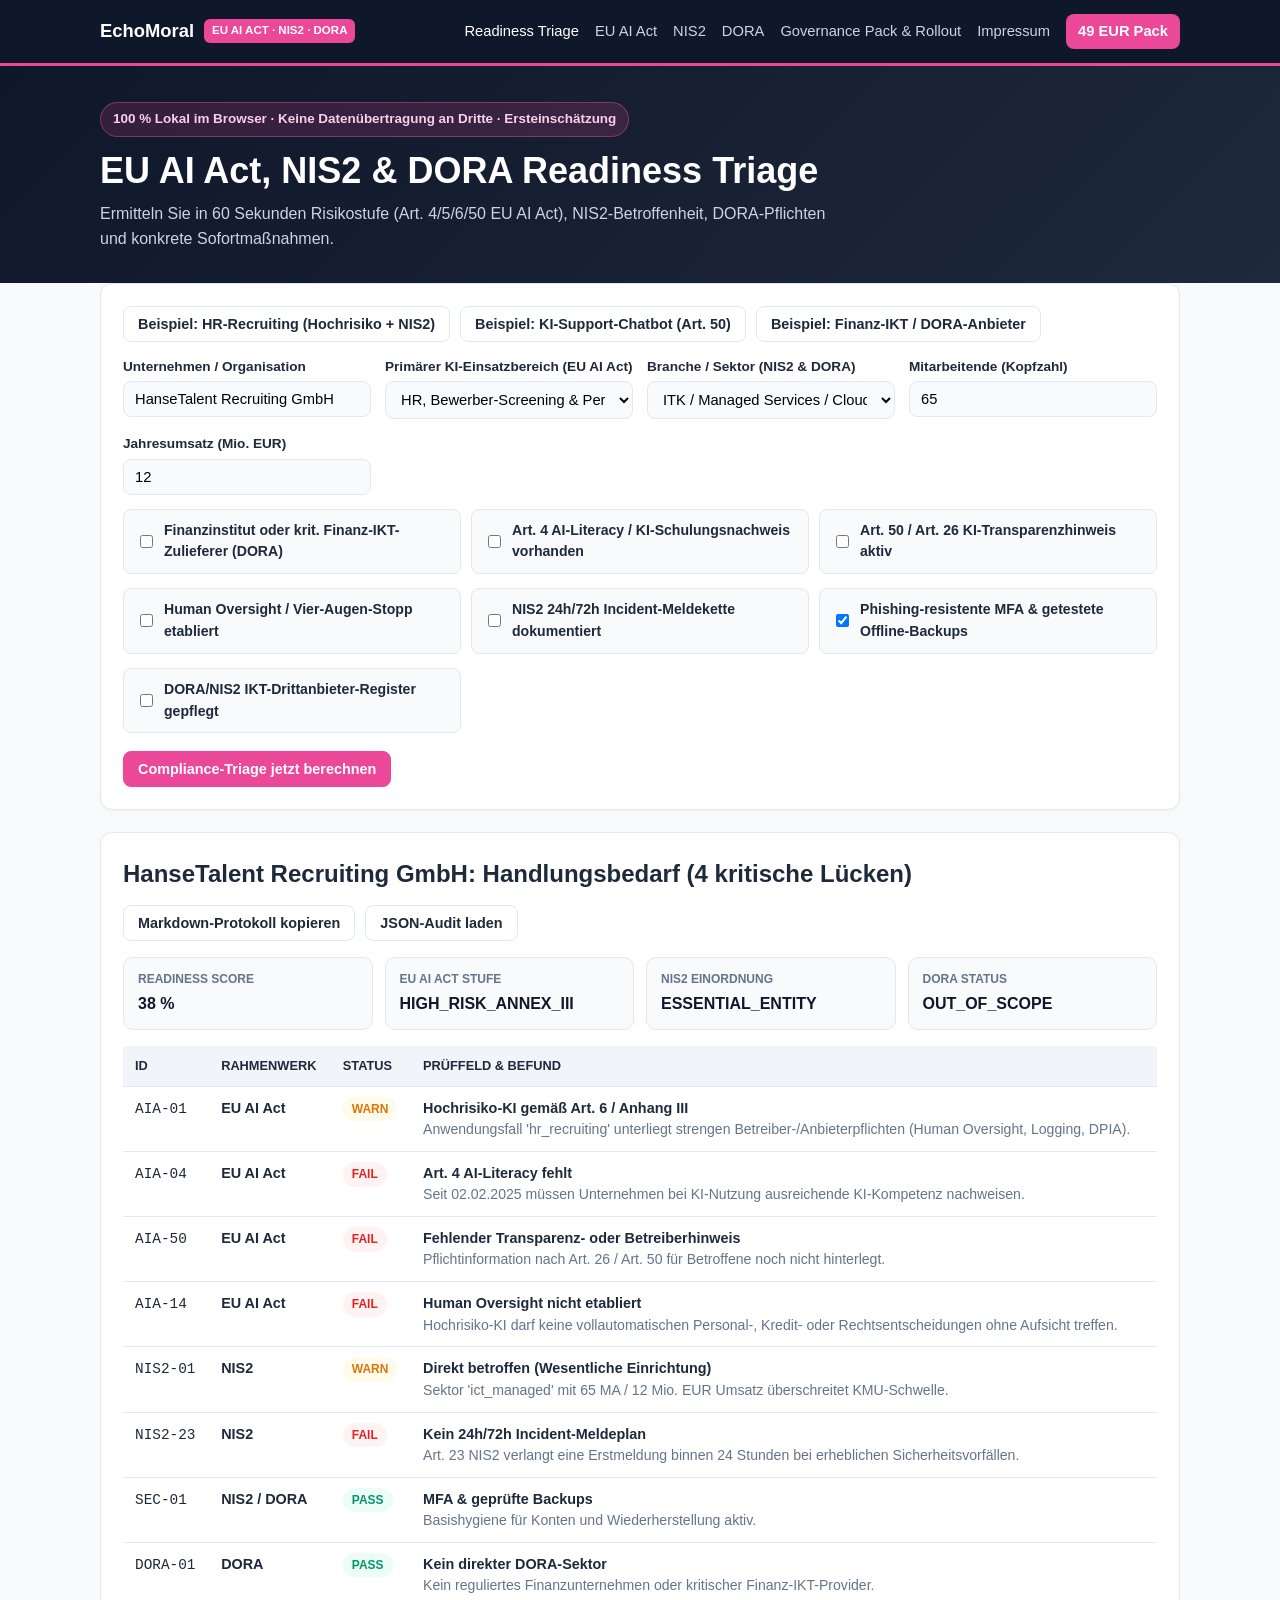
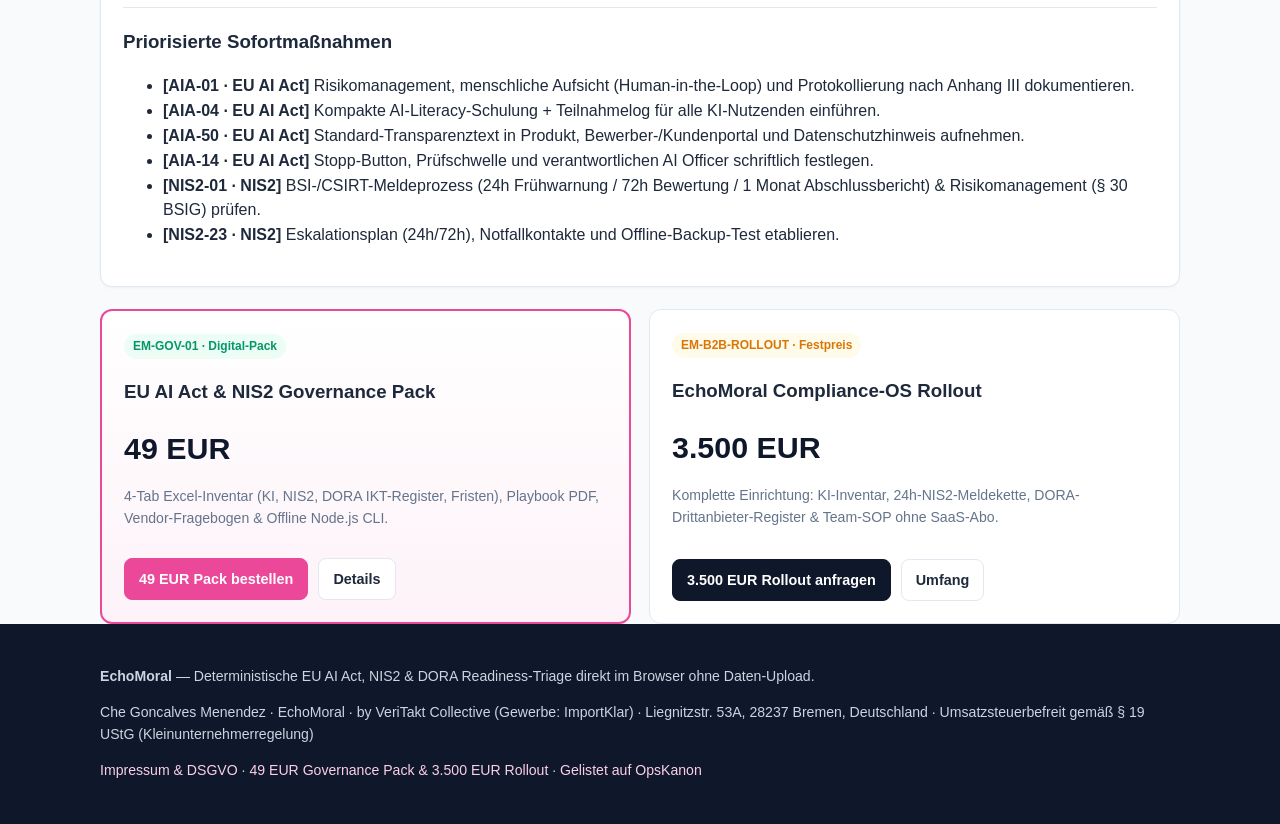
==== index.html @ 4abe35ca "Deploy EchoMoral Compliance-OS (2026-11-23 09:55:35)" ====
<!DOCTYPE html>
<html lang="de">
<head>
  <meta charset="utf-8" />
  <meta name="viewport" content="width=device-width, initial-scale=1" />
  <title>EchoMoral — EU AI Act, NIS2 &amp; DORA Compliance-OS (100 % lokal)</title>
  <meta name="description" content="Deterministische EU AI Act, NIS2 &amp; DORA Readiness-Triage direkt im Browser ohne Daten-Upload." />
  <link rel="canonical" href="https://cheresonanz-design.github.io/echomoral-compliance/" />
  <link rel="stylesheet" href="assets/styles.css" />
  <script type="application/ld+json">{"@context": "https://schema.org", "@type": "SoftwareApplication", "name": "EchoMoral EU AI Act, NIS2 & DORA Compliance Triage", "applicationCategory": "BusinessApplication", "operatingSystem": "Web Browser (Client-Side)", "offers": {"@type": "Offer", "price": "0", "priceCurrency": "EUR"}, "url": "https://cheresonanz-design.github.io/echomoral-compliance/"}</script>
</head>
<body>
  <header class="topbar no-print">
    <div class="container topbar-inner">
      <a class="brand-mark" href="index.html">
        <span>EchoMoral</span>
        <span class="brand-badge">EU AI ACT · NIS2 · DORA</span>
      </a>
      <nav class="nav-links" aria-label="Hauptnavigation">
        <a href="index.html" class="active">Readiness Triage</a>
<a href="eu-ai-act-check/" class="">EU AI Act</a>
<a href="nis2-checkliste/" class="">NIS2</a>
<a href="dora-readiness/" class="">DORA</a>
<a href="pro/" class="">Governance Pack & Rollout</a>
<a href="legal/" class="">Impressum</a>
        <a href="pro/" class="nav-cta">49 EUR Pack</a>
      </nav>
    </div>
  </header>
  
  <section class="hero">
    <div class="container">
      <div class="privacy-pill">100 % Lokal im Browser · Keine Datenübertragung an Dritte · Ersteinschätzung</div>
      <h1>EU AI Act, NIS2 &amp; DORA Readiness Triage</h1>
      <p>Ermitteln Sie in 60 Sekunden Risikostufe (Art. 4/5/6/50 EU AI Act), NIS2-Betroffenheit, DORA-Pflichten und konkrete Sofortmaßnahmen.</p>
    </div>
  </section>
  <main class="container">
    <div class="card no-print">
      <div class="btn-row" style="margin-top:0;margin-bottom:14px;">
        <button type="button" class="btn" id="sampleHrBtn">Beispiel: HR-Recruiting (Hochrisiko + NIS2)</button>
        <button type="button" class="btn" id="sampleBotBtn">Beispiel: KI-Support-Chatbot (Art. 50)</button>
        <button type="button" class="btn" id="sampleDoraBtn">Beispiel: Finanz-IKT / DORA-Anbieter</button>
      </div>
      <div class="form-grid">
        <div>
          <label for="orgName">Unternehmen / Organisation</label>
          <input type="text" id="orgName" value="Muster Mittelstand GmbH" />
        </div>
        <div>
          <label for="aiDomain">Primärer KI-Einsatzbereich (EU AI Act)</label>
          <select id="aiDomain">
            <option value="none">Kein produktives KI-System</option>
            <option value="hr_recruiting">HR, Bewerber-Screening &amp; Personal (Anhang III Hochrisiko)</option>
            <option value="credit_insurance">Kredit-Scoring / Versicherungs-Tarifierung (Hochrisiko)</option>
            <option value="biometric_id">Biometrische Identifizierung (Hochrisiko)</option>
            <option value="critical_infra">Kritische Infrastruktur / Energie / Verkehr (Hochrisiko)</option>
            <option value="education_vocational">Bildung / Prüfungsbewertung (Hochrisiko)</option>
            <option value="justice_law">Recht / Justiz-Unterstützung (Hochrisiko)</option>
            <option value="chatbot_assistant">Kunden-Chatbot / KI-Assistent (Art. 50 Transparenz)</option>
            <option value="synthetic_media">Synthetische Medien / Audio / Video (Art. 50)</option>
            <option value="standard_ops">Interne Büro-/Workflow-Automatisierung (Minimal Risk)</option>
            <option value="social_scoring">Social Scoring / Bewertung natürlicher Personen (Art. 5 Verbot)</option>
            <option value="emotion_workplace_edu">Emotionserkennung am Arbeitsplatz/Schule (Art. 5 Verbot)</option>
          </select>
        </div>
        <div>
          <label for="sectorSelect">Branche / Sektor (NIS2 &amp; DORA)</label>
          <select id="sectorSelect">
            <option value="other">Sonstiges B2B / Beratung / Agentur</option>
            <option value="ict_managed">ITK / Managed Services / Cloud-SaaS (NIS2 Wesentlich)</option>
            <option value="finance_banking">Finanzwesen / Banken / regulierter Finanz-ITK (DORA + NIS2)</option>
            <option value="health">Gesundheitswesen / Praxen / MedTech (NIS2 Wesentlich)</option>
            <option value="energy">Energie / Versorgung (NIS2 Wesentlich)</option>
            <option value="transport">Transport &amp; Logistik (NIS2 Wesentlich)</option>
            <option value="digital_infra">Digitale Infrastruktur / Rechenzentren (NIS2 Wesentlich)</option>
            <option value="manufacturing">Verarbeitendes Gewerbe / Maschinenbau (NIS2 Wichtig)</option>
            <option value="digital_providers">Online-Marktplätze / SaaS-Plattformen (NIS2 Wichtig)</option>
          </select>
        </div>
        <div>
          <label for="employeesInput">Mitarbeitende (Kopfzahl)</label>
          <input type="number" id="employeesInput" min="1" value="65" />
        </div>
        <div>
          <label for="revenueInput">Jahresumsatz (Mio. EUR)</label>
          <input type="number" id="revenueInput" min="0" step="0.1" value="12" />
        </div>
      </div>

      <div class="checks-grid">
        <label class="check-item"><input type="checkbox" id="doraCheck" /> Finanzinstitut oder krit. Finanz-IKT-Zulieferer (DORA)</label>
        <label class="check-item"><input type="checkbox" id="ctrlLiteracy" /> Art. 4 AI-Literacy / KI-Schulungsnachweis vorhanden</label>
        <label class="check-item"><input type="checkbox" id="ctrlTransparency" /> Art. 50 / Art. 26 KI-Transparenzhinweis aktiv</label>
        <label class="check-item"><input type="checkbox" id="ctrlOversight" /> Human Oversight / Vier-Augen-Stopp etabliert</label>
        <label class="check-item"><input type="checkbox" id="ctrlIncident" /> NIS2 24h/72h Incident-Meldekette dokumentiert</label>
        <label class="check-item"><input type="checkbox" id="ctrlMfa" /> Phishing-resistente MFA &amp; getestete Offline-Backups</label>
        <label class="check-item"><input type="checkbox" id="ctrlVendor" /> DORA/NIS2 IKT-Drittanbieter-Register gepflegt</label>
      </div>

      <div class="btn-row">
        <button type="button" class="btn btn-primary" id="runTriageBtn">Compliance-Triage jetzt berechnen</button>
      </div>
    </div>

    <div id="resultCard" class="card hidden">
      <div style="display:flex;flex-wrap:wrap;justify-content:space-between;align-items:center;gap:12px;">
        <h2 id="resultHeadline" style="margin:0;">Ergebnis</h2>
        <div class="btn-row no-print" style="margin:0;">
          <button type="button" class="btn" id="copyMdBtn">Markdown-Protokoll kopieren</button>
          <button type="button" class="btn" id="dlJsonBtn">JSON-Audit laden</button>
        </div>
      </div>
      <div class="kpi-grid">
        <div class="kpi-box"><div class="kpi-label">Readiness Score</div><div class="kpi-val" id="scoreKpi">-</div></div>
        <div class="kpi-box"><div class="kpi-label">EU AI Act Stufe</div><div class="kpi-val" id="aiTierKpi">-</div></div>
        <div class="kpi-box"><div class="kpi-label">NIS2 Einordnung</div><div class="kpi-val" id="nis2Kpi">-</div></div>
        <div class="kpi-box"><div class="kpi-label">DORA Status</div><div class="kpi-val" id="doraKpi">-</div></div>
      </div>
      <div class="table-wrap">
        <table>
          <thead><tr><th>ID</th><th>Rahmenwerk</th><th>Status</th><th>Prüffeld &amp; Befund</th></tr></thead>
          <tbody id="checksBody"></tbody>
        </table>
      </div>
      <h3>Priorisierte Sofortmaßnahmen</h3>
      <ul id="remediationList"></ul>
    </div>

    <div class="pricing-grid no-print">
      <div class="offer-card highlight">
        <div>
          <span class="badge badge-pass">EM-GOV-01 · Digital-Pack</span>
          <h3>EU AI Act &amp; NIS2 Governance Pack</h3>
          <div class="offer-price">49 EUR</div>
          <p class="muted">4-Tab Excel-Inventar (KI, NIS2, DORA IKT-Register, Fristen), Playbook PDF, Vendor-Fragebogen &amp; Offline Node.js CLI.</p>
        </div>
        <div class="btn-row">
          <a href="mailto:che.resonanz@gmail.com?subject=Bestellung%20EchoMoral%20Governance%20Pack%20%2849%20EUR%29" class="btn btn-primary">49 EUR Pack bestellen</a>
          <a href="pro/" class="btn">Details</a>
        </div>
      </div>
      <div class="offer-card">
        <div>
          <span class="badge badge-warn">EM-B2B-ROLLOUT · Festpreis</span>
          <h3>EchoMoral Compliance-OS Rollout</h3>
          <div class="offer-price">3.500 EUR</div>
          <p class="muted">Komplette Einrichtung: KI-Inventar, 24h-NIS2-Meldekette, DORA-Drittanbieter-Register &amp; Team-SOP ohne SaaS-Abo.</p>
        </div>
        <div class="btn-row">
          <a href="mailto:che.resonanz@gmail.com?subject=Anfrage%20EchoMoral%20Compliance-OS%20Rollout%20%283.500%20EUR%29" class="btn btn-dark">3.500 EUR Rollout anfragen</a>
          <a href="pro/" class="btn">Umfang</a>
        </div>
      </div>
    </div>
  </main>

  <footer class="footer no-print">
    <div class="container">
      <p><strong>EchoMoral</strong> — Deterministische EU AI Act, NIS2 &amp; DORA Readiness-Triage direkt im Browser ohne Daten-Upload.</p>
      <p>Che Goncalves Menendez · EchoMoral · by VeriTakt Collective (Gewerbe: ImportKlar) · Liegnitzstr. 53A, 28237 Bremen, Deutschland · Umsatzsteuerbefreit gemäß § 19 UStG (Kleinunternehmerregelung)</p>
      <p>
        <a href="legal/">Impressum &amp; DSGVO</a> ·
        <a href="pro/">49 EUR Governance Pack &amp; 3.500 EUR Rollout</a> ·
        <a href="https://cheresonanz-design.github.io/opskanon-directory/" target="_blank" rel="noopener">Gelistet auf OpsKanon</a>
      </p>
    </div>
  </footer>
  <script src="assets/compliance_engine.js"></script><script src="assets/app.js"></script>
</body>
</html>
---- assets/styles.css ----
:root {
  --bg: #f8fafc;
  --surface: #ffffff;
  --slate-900: #0f172a;
  --slate-800: #1e293b;
  --slate-500: #64748b;
  --border: #e2e8f0;
  --accent: #ec4899;
  --accent-dark: #be185d;
  --emerald: #059669;
  --emerald-soft: #ecfdf5;
  --amber: #d97706;
  --amber-soft: #fffbeb;
  --red: #dc2626;
  --red-soft: #fef2f2;
  --radius: 12px;
}
* { box-sizing: border-box; }
body {
  margin: 0;
  font-family: -apple-system, BlinkMacSystemFont, "Segoe UI", Roboto, Inter, Arial, sans-serif;
  background: var(--bg);
  color: var(--slate-800);
  line-height: 1.55;
}
a { color: var(--accent-dark); text-decoration: none; }
a:hover { text-decoration: underline; }
.container { max-width: 1120px; margin: 0 auto; padding: 0 20px; }
.topbar {
  background: var(--slate-900);
  color: #fff;
  border-bottom: 3px solid var(--accent);
  padding: 14px 0;
}
.topbar-inner { display: flex; flex-wrap: wrap; justify-content: space-between; align-items: center; gap: 12px; }
.brand-mark { color: #fff; font-weight: 800; font-size: 1.15rem; display: flex; align-items: center; gap: 10px; }
.brand-badge { background: var(--accent); color: #fff; font-size: 0.72rem; padding: 3px 8px; border-radius: 6px; }
.nav-links { display: flex; flex-wrap: wrap; gap: 16px; align-items: center; font-size: 0.92rem; }
.nav-links a { color: #cbd5e1; font-weight: 500; }
.nav-links a:hover, .nav-links a.active { color: #fff; text-decoration: none; }
.nav-cta { background: var(--accent); color: #fff !important; padding: 6px 12px; border-radius: 8px; font-weight: 700 !important; }
.hero { background: linear-gradient(135deg, #0f172a 0%, #1e293b 100%); color: #fff; padding: 36px 0 32px; }
.hero h1 { margin: 0 0 10px; font-size: clamp(1.6rem, 3vw, 2.25rem); line-height: 1.2; }
.hero p { margin: 0; color: #cbd5e1; max-width: 740px; }
.privacy-pill {
  display: inline-flex;
  background: rgba(236, 72, 153, 0.16);
  border: 1px solid rgba(236, 72, 153, 0.45);
  color: #fbcfe8;
  padding: 6px 12px;
  border-radius: 999px;
  font-size: 0.84rem;
  font-weight: 600;
  margin-bottom: 12px;
}
main { padding: 28px 0 48px; }
.card {
  background: var(--surface);
  border: 1px solid var(--border);
  border-radius: var(--radius);
  padding: 22px;
  margin-bottom: 22px;
  box-shadow: 0 1px 3px rgba(15,23,42,0.04);
}
.form-grid { display: grid; grid-template-columns: repeat(auto-fit, minmax(220px, 1fr)); gap: 14px; }
label { display: block; font-size: 0.85rem; font-weight: 700; margin-bottom: 4px; color: var(--slate-800); }
input[type="text"], input[type="number"], select {
  width: 100%;
  padding: 9px 11px;
  border: 1px solid var(--border);
  border-radius: 8px;
  font-size: 0.92rem;
  background: #f8fafc;
}
.checks-grid { display: grid; grid-template-columns: repeat(auto-fit, minmax(260px, 1fr)); gap: 10px; margin-top: 14px; }
.check-item {
  display: flex;
  align-items: center;
  gap: 8px;
  padding: 10px 12px;
  border: 1px solid var(--border);
  border-radius: 8px;
  background: #f8fafc;
  font-size: 0.88rem;
  font-weight: 600;
  cursor: pointer;
}
.btn-row { display: flex; flex-wrap: wrap; gap: 10px; margin-top: 14px; }
.btn {
  display: inline-flex; align-items: center; justify-content: center;
  border: 1px solid var(--border); background: #fff; color: var(--slate-800);
  padding: 9px 14px; border-radius: 8px; font-size: 0.9rem; font-weight: 600; cursor: pointer;
}
.btn:hover { background: #f1f5f9; text-decoration: none; }
.btn-primary { background: var(--accent); border-color: var(--accent); color: #fff; }
.btn-primary:hover { background: var(--accent-dark); border-color: var(--accent-dark); }
.btn-dark { background: var(--slate-900); border-color: var(--slate-900); color: #fff; }
.kpi-grid { display: grid; grid-template-columns: repeat(auto-fit, minmax(190px, 1fr)); gap: 12px; margin: 16px 0; }
.kpi-box { border: 1px solid var(--border); border-radius: 10px; padding: 12px 14px; background: #f8fafc; }
.kpi-label { font-size: 0.75rem; text-transform: uppercase; color: var(--slate-500); font-weight: 700; }
.kpi-val { font-size: 1rem; font-weight: 700; margin-top: 4px; color: var(--slate-900); }
.table-wrap { overflow-x: auto; }
table { width: 100%; border-collapse: collapse; font-size: 0.9rem; }
th, td { text-align: left; padding: 10px 12px; border-bottom: 1px solid var(--border); vertical-align: top; }
th { background: #f1f5f9; font-size: 0.8rem; text-transform: uppercase; }
.badge { display: inline-block; padding: 3px 9px; border-radius: 999px; font-size: 0.75rem; font-weight: 800; }
.badge-pass { background: var(--emerald-soft); color: var(--emerald); }
.badge-warn { background: var(--amber-soft); color: var(--amber); }
.badge-fail { background: var(--red-soft); color: var(--red); }
.pricing-grid { display: grid; grid-template-columns: repeat(auto-fit, minmax(290px, 1fr)); gap: 18px; }
.offer-card { border: 1px solid var(--border); border-radius: var(--radius); padding: 22px; background: #fff; display: flex; flex-direction: column; justify-content: space-between; }
.offer-card.highlight { border: 2px solid var(--accent); background: linear-gradient(180deg, #fff 0%, #fdf2f8 100%); }
.offer-price { font-size: 1.9rem; font-weight: 800; color: var(--slate-900); margin: 6px 0 12px; }
.footer { background: var(--slate-900); color: #cbd5e1; padding: 28px 0; font-size: 0.88rem; }
.footer a { color: #fbcfe8; }
.muted { color: var(--slate-500); font-size: 0.88rem; }
.hidden { display: none !important; }
@media print { .no-print { display: none !important; } }
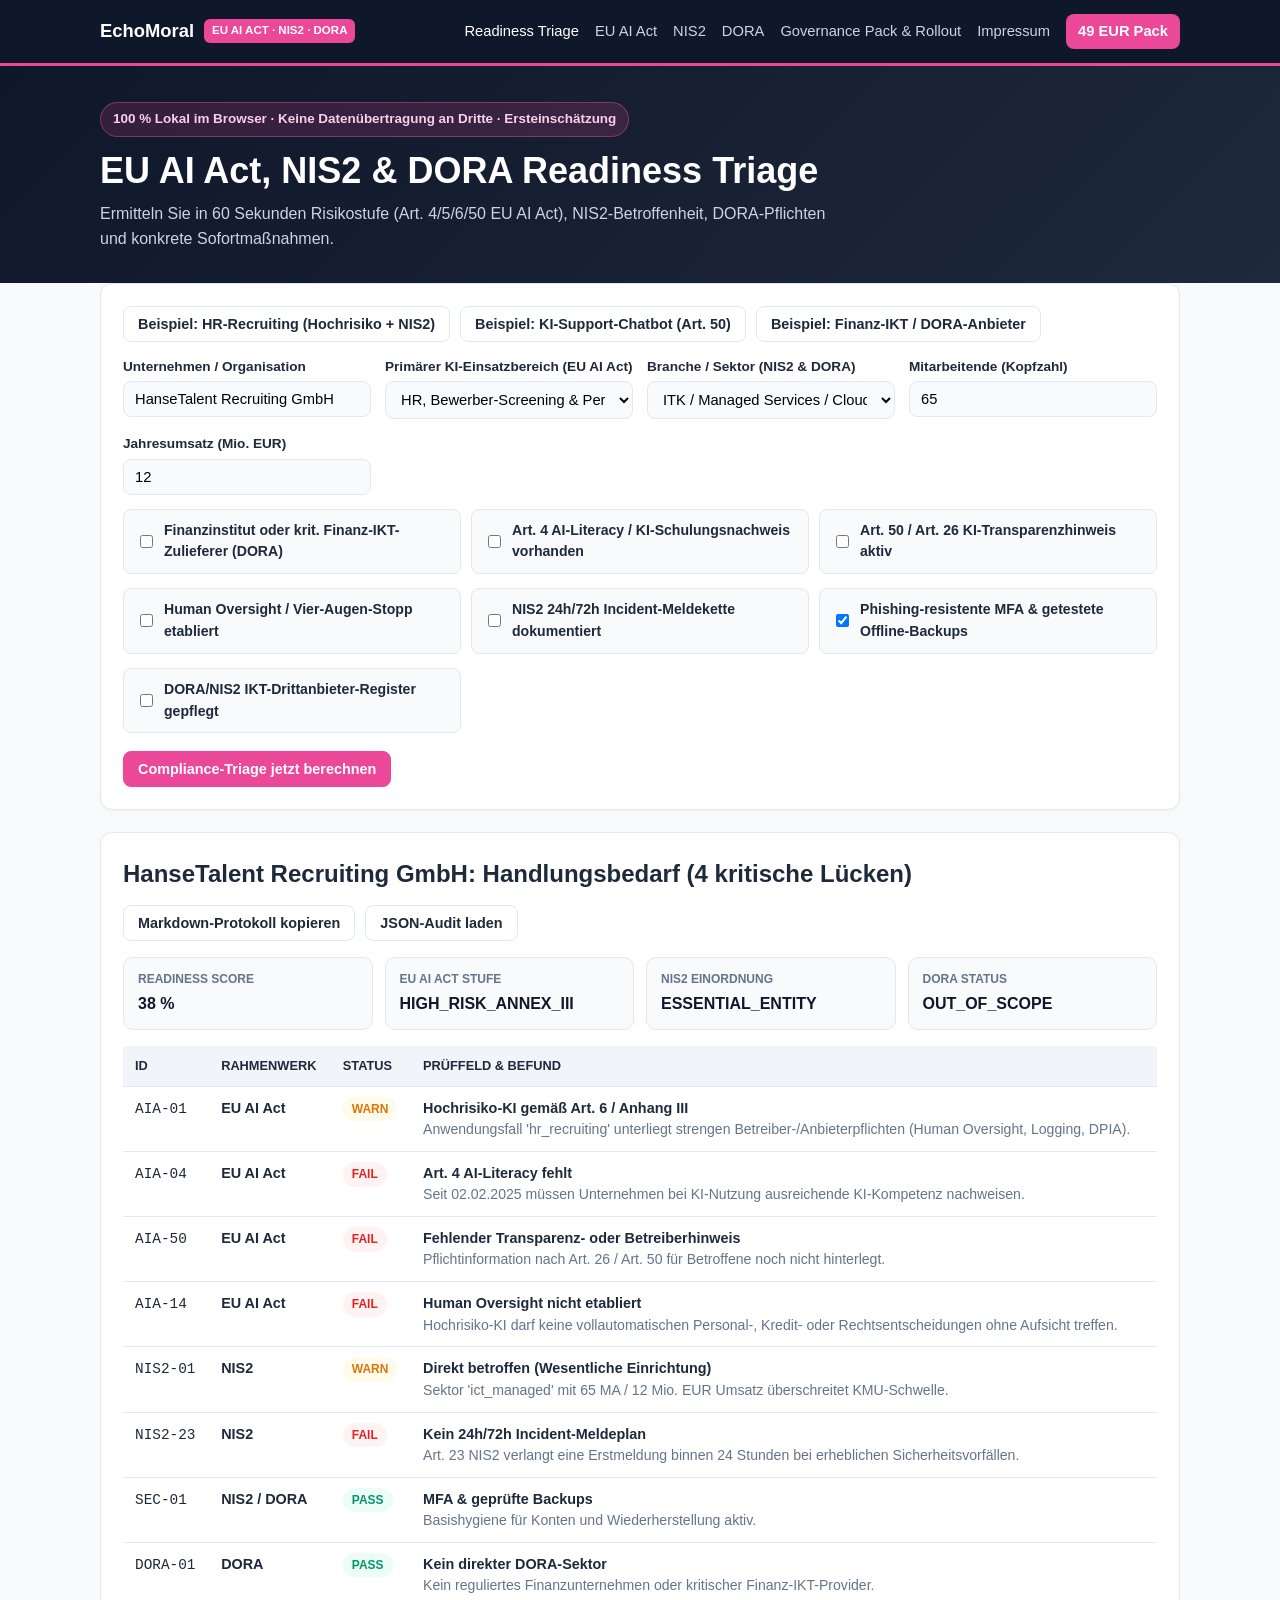
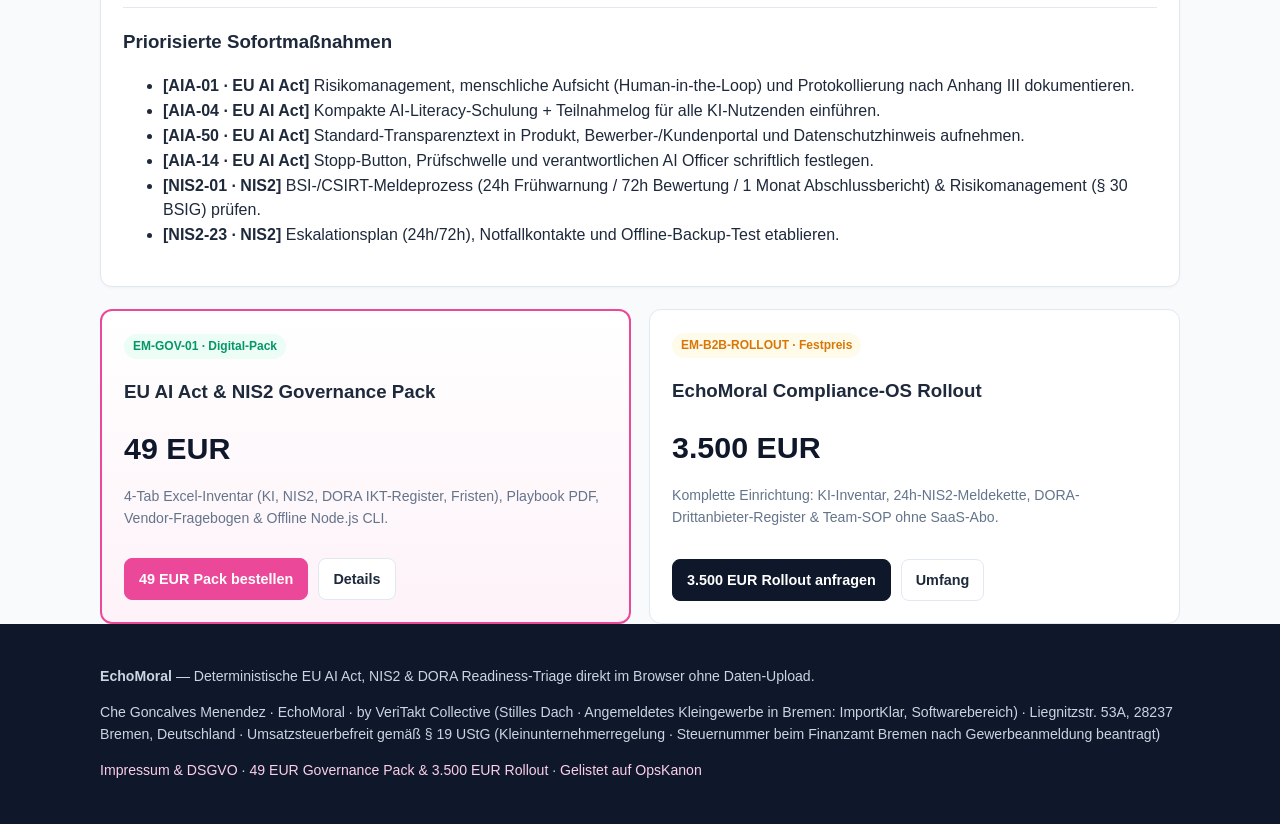
==== commit 81ba0937: "Deploy EchoMoral Compliance-OS (2026-11-24 02:25:42)" ====
--- a/index.html
+++ b/index.html
@@ -136,7 +136,7 @@
           <p class="muted">4-Tab Excel-Inventar (KI, NIS2, DORA IKT-Register, Fristen), Playbook PDF, Vendor-Fragebogen &amp; Offline Node.js CLI.</p>
         </div>
         <div class="btn-row">
-          <a href="mailto:che.resonanz@gmail.com?subject=Bestellung%20EchoMoral%20Governance%20Pack%20%2849%20EUR%29" class="btn btn-primary">49 EUR Pack bestellen</a>
+          <a href="https://payhip.com/b/0EGUK" class="btn btn-primary">49 EUR Pack bestellen</a>
           <a href="pro/" class="btn">Details</a>
         </div>
       </div>
@@ -148,7 +148,7 @@
           <p class="muted">Komplette Einrichtung: KI-Inventar, 24h-NIS2-Meldekette, DORA-Drittanbieter-Register &amp; Team-SOP ohne SaaS-Abo.</p>
         </div>
         <div class="btn-row">
-          <a href="mailto:che.resonanz@gmail.com?subject=Anfrage%20EchoMoral%20Compliance-OS%20Rollout%20%283.500%20EUR%29" class="btn btn-dark">3.500 EUR Rollout anfragen</a>
+          <a href="https://buy.stripe.com/7sY14g7kldMq0f6ajn24009" class="btn btn-dark">3.500 EUR Rollout anfragen</a>
           <a href="pro/" class="btn">Umfang</a>
         </div>
       </div>
@@ -158,7 +158,7 @@
   <footer class="footer no-print">
     <div class="container">
       <p><strong>EchoMoral</strong> — Deterministische EU AI Act, NIS2 &amp; DORA Readiness-Triage direkt im Browser ohne Daten-Upload.</p>
-      <p>Che Goncalves Menendez · EchoMoral · by VeriTakt Collective (Gewerbe: ImportKlar) · Liegnitzstr. 53A, 28237 Bremen, Deutschland · Umsatzsteuerbefreit gemäß § 19 UStG (Kleinunternehmerregelung)</p>
+      <p>Che Goncalves Menendez · EchoMoral · by VeriTakt Collective (Stilles Dach · Angemeldetes Kleingewerbe in Bremen: ImportKlar, Softwarebereich) · Liegnitzstr. 53A, 28237 Bremen, Deutschland · Umsatzsteuerbefreit gemäß § 19 UStG (Kleinunternehmerregelung · Steuernummer beim Finanzamt Bremen nach Gewerbeanmeldung beantragt)</p>
       <p>
         <a href="legal/">Impressum &amp; DSGVO</a> ·
         <a href="pro/">49 EUR Governance Pack &amp; 3.500 EUR Rollout</a> ·
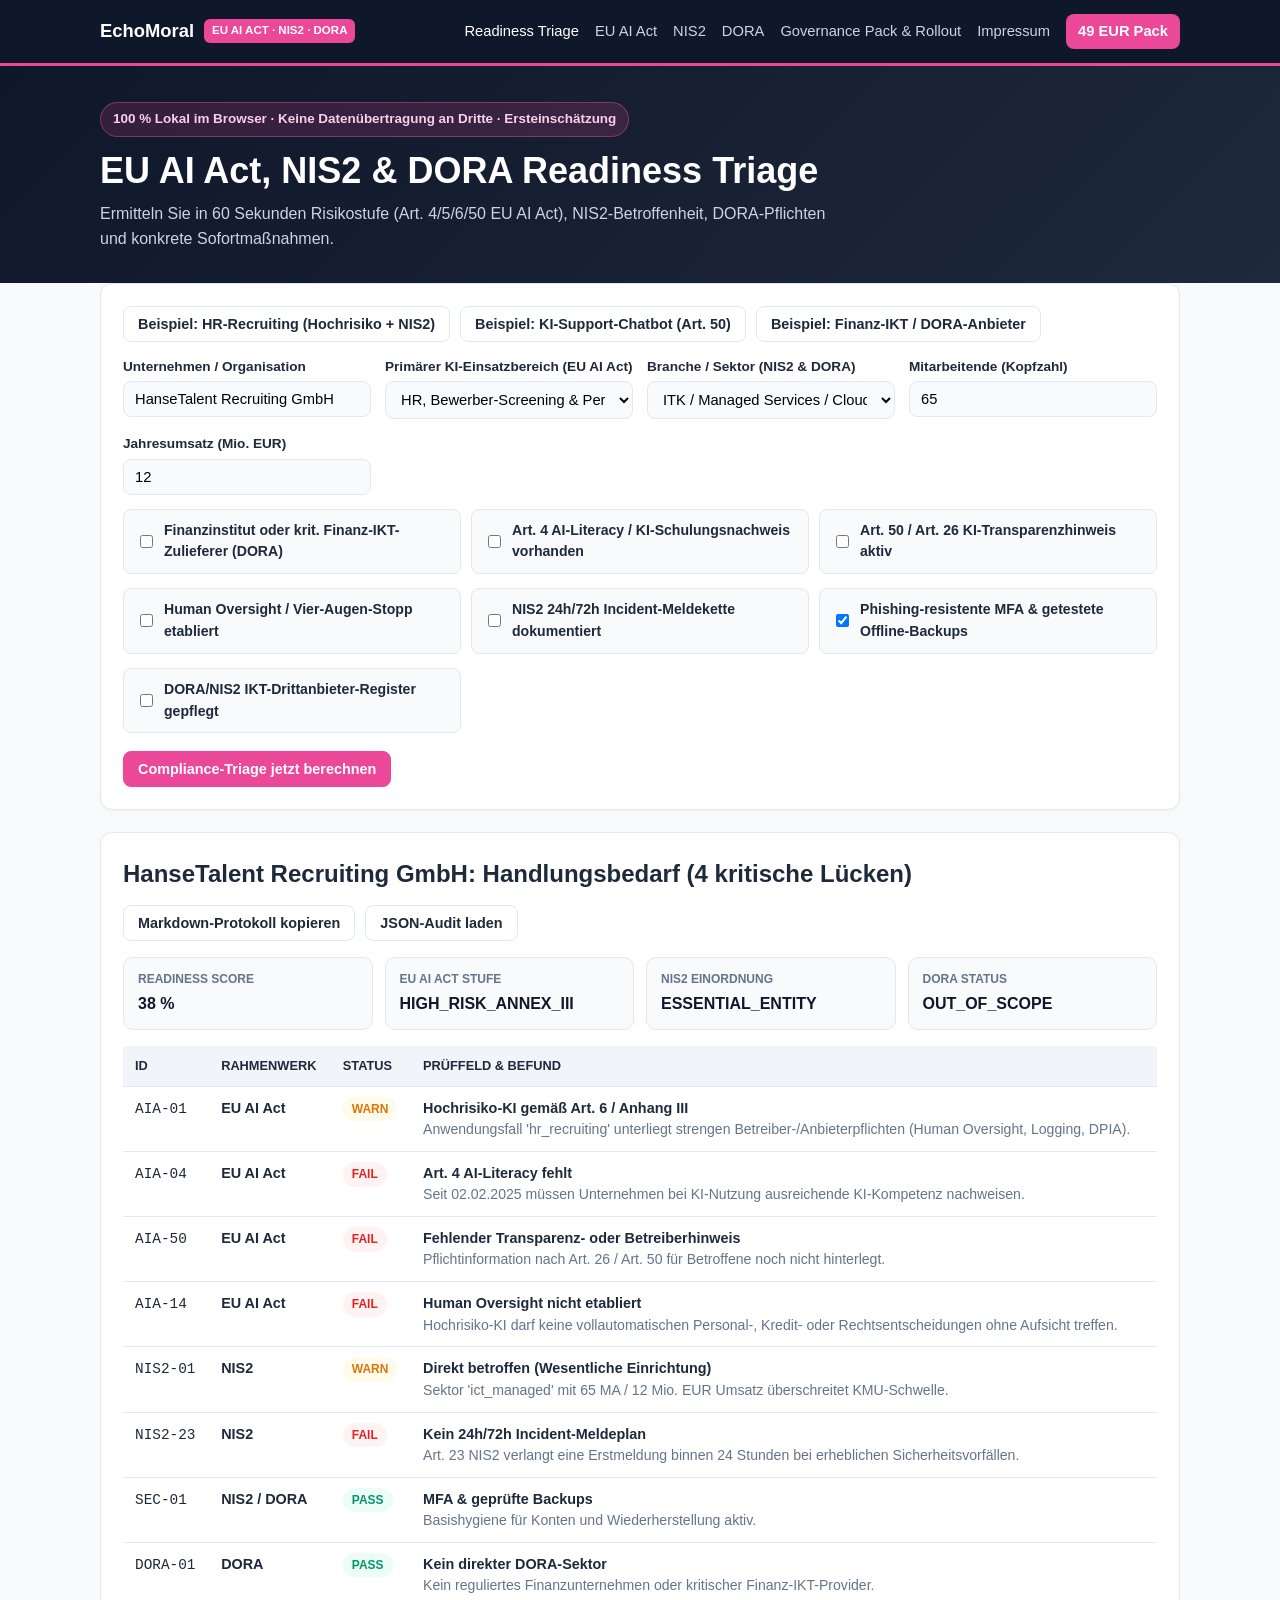
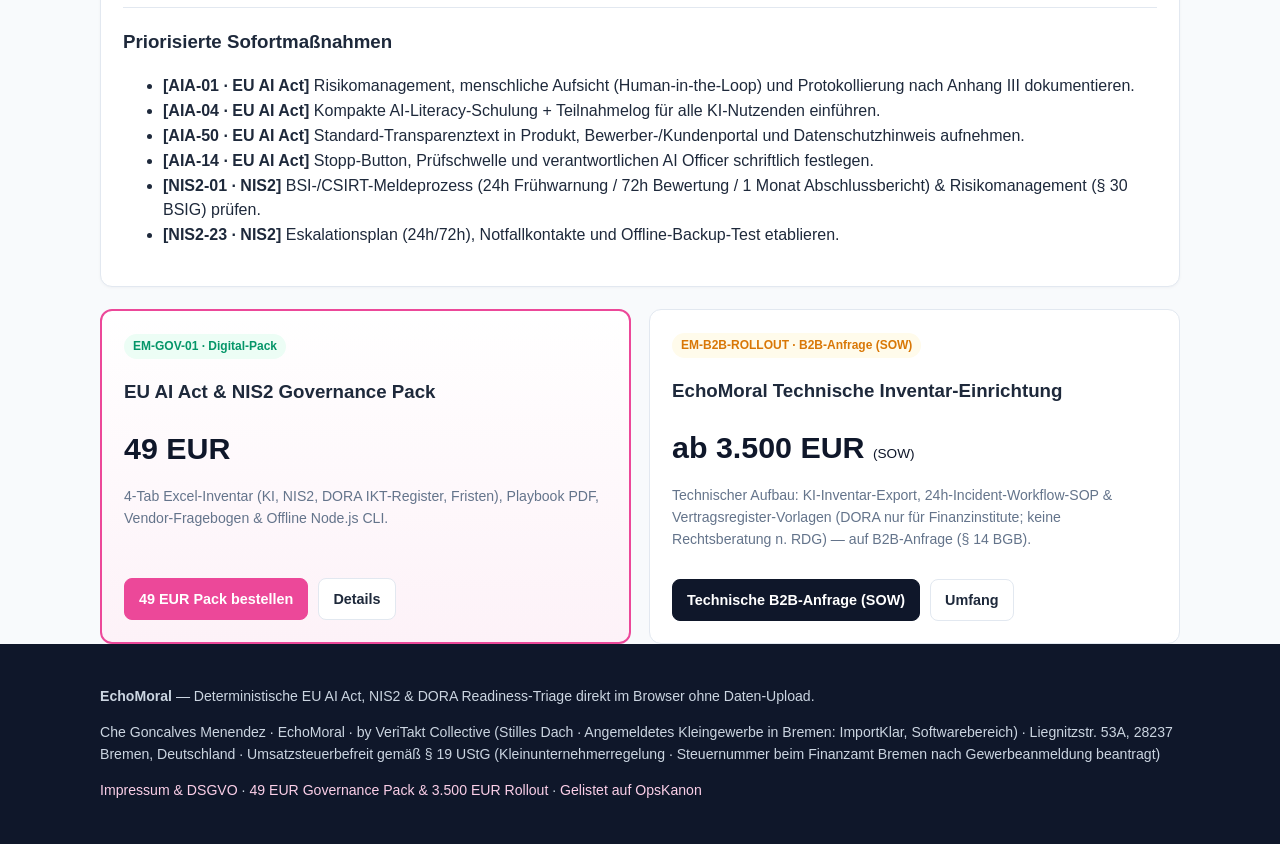
==== commit cf28d9fe: "Deploy EchoMoral Compliance-OS (2026-11-24 07:01:01)" ====
--- a/index.html
+++ b/index.html
@@ -142,13 +142,13 @@
       </div>
       <div class="offer-card">
         <div>
-          <span class="badge badge-warn">EM-B2B-ROLLOUT · Festpreis</span>
-          <h3>EchoMoral Compliance-OS Rollout</h3>
-          <div class="offer-price">3.500 EUR</div>
-          <p class="muted">Komplette Einrichtung: KI-Inventar, 24h-NIS2-Meldekette, DORA-Drittanbieter-Register &amp; Team-SOP ohne SaaS-Abo.</p>
+          <span class="badge badge-warn">EM-B2B-ROLLOUT · B2B-Anfrage (SOW)</span>
+          <h3>EchoMoral Technische Inventar-Einrichtung</h3>
+          <div class="offer-price">ab 3.500 EUR <span style="font-size:0.85rem;font-weight:500;">(SOW)</span></div>
+          <p class="muted">Technischer Aufbau: KI-Inventar-Export, 24h-Incident-Workflow-SOP &amp; Vertragsregister-Vorlagen (DORA nur für Finanzinstitute; keine Rechtsberatung n. RDG) — auf B2B-Anfrage (§ 14 BGB).</p>
         </div>
         <div class="btn-row">
-          <a href="https://buy.stripe.com/7sY14g7kldMq0f6ajn24009" class="btn btn-dark">3.500 EUR Rollout anfragen</a>
+          <a href="mailto:che.resonanz@gmail.com?subject=Anfrage%20EchoMoral%20Compliance-OS%20Rollout%20%283.500%20EUR%29" class="btn btn-dark">Technische B2B-Anfrage (SOW)</a>
           <a href="pro/" class="btn">Umfang</a>
         </div>
       </div>
